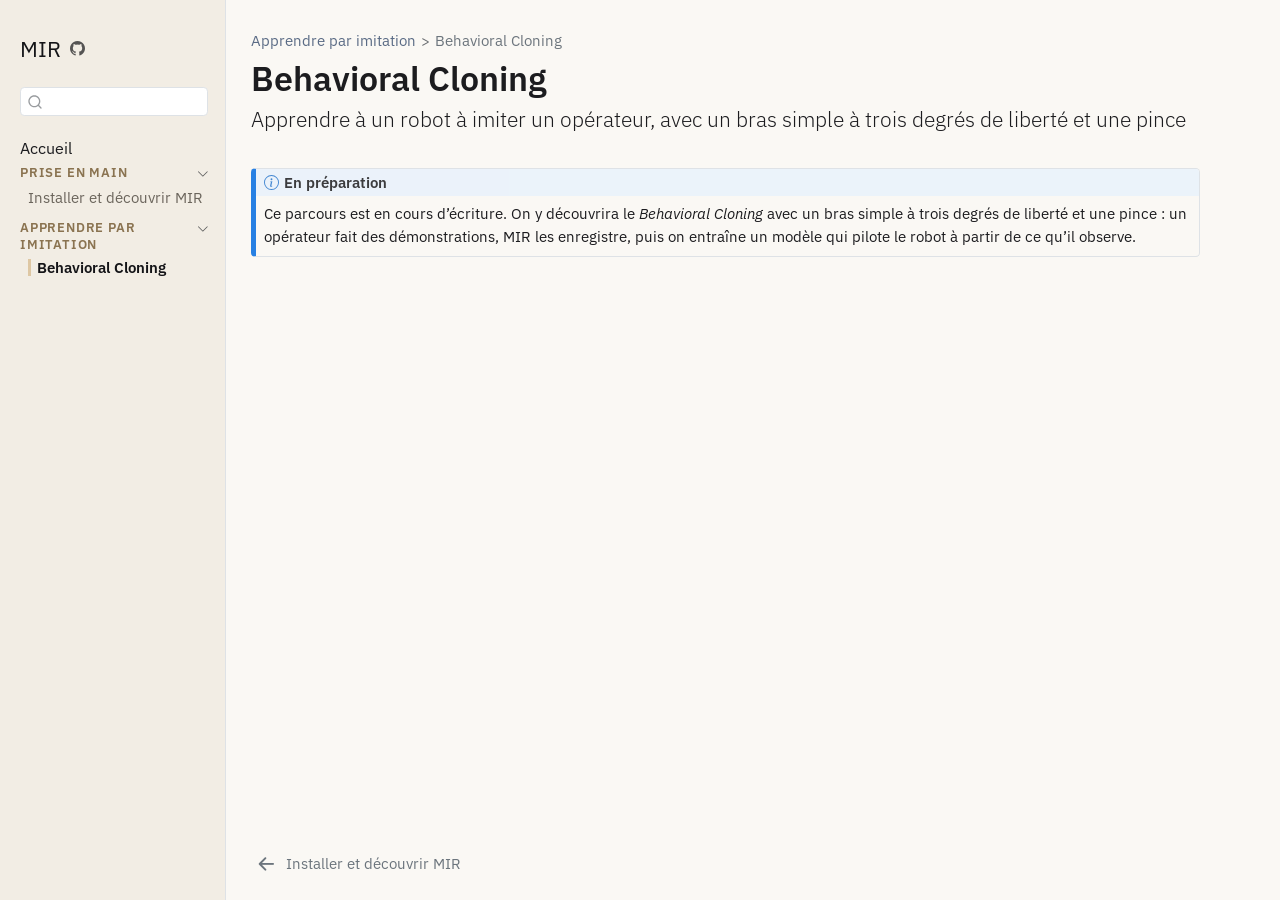
==== behavioral-cloning/index.html @ f261634a "Site internet de MIR : une page par dossier" ====
<!DOCTYPE html>
<html xmlns="http://www.w3.org/1999/xhtml" lang="fr" xml:lang="fr"><head>

<meta charset="utf-8">
<meta name="generator" content="quarto-1.10.19">

<meta name="viewport" content="width=device-width, initial-scale=1.0, user-scalable=yes">


<title>Behavioral Cloning – MIR</title>
<style>
/* Default styles provided by pandoc.
** See https://pandoc.org/MANUAL.html#variables-for-html for config info.
*/
span.smallcaps{font-variant: small-caps;}
div.columns{display: flex; gap: 1.5em;}
div.column{flex: auto;}
@media screen {
div.columns{gap: min(4vw, 1.5em);}
div.column{overflow-x: auto;}
}
div.hanging-indent{margin-left: 1.5em; text-indent: -1.5em;}
ul.task-list{list-style: none;}
ul.task-list li input[type="checkbox"] {
  width: 0.8em;
  margin: 0 0.8em 0.2em -1em; /* quarto-specific, see https://github.com/quarto-dev/quarto-cli/issues/4556 */ 
  vertical-align: middle;
}
</style>


<script src="../site_libs/quarto-nav/quarto-nav.js"></script>
<script src="../site_libs/quarto-nav/headroom.min.js"></script>
<script src="../site_libs/clipboard/clipboard.min.js"></script>
<script src="../site_libs/quarto-search/autocomplete.umd.js"></script>
<script src="../site_libs/quarto-search/fuse.min.js"></script>
<script src="../site_libs/quarto-search/quarto-search.js"></script>
<meta name="quarto:offset" content="../">
<link href="../prise-en-main/" rel="prev">
<script src="../site_libs/quarto-html/quarto.js" type="module"></script>
<script src="../site_libs/quarto-html/tabsets/tabsets.js" type="module"></script>
<script src="../site_libs/quarto-html/popper.min.js"></script>
<script src="../site_libs/quarto-html/tippy.umd.min.js"></script>
<script src="../site_libs/quarto-html/anchor.min.js"></script>
<link href="../site_libs/quarto-html/tippy.css" rel="stylesheet">
<link href="../site_libs/quarto-html/quarto-syntax-highlighting-bf27225e3a48a9273f3daa8f8e829971.css" rel="stylesheet" id="quarto-text-highlighting-styles">
<script src="../site_libs/bootstrap/bootstrap.min.js"></script>
<link href="../site_libs/bootstrap/bootstrap-icons.css" rel="stylesheet">
<link href="../site_libs/bootstrap/bootstrap-1bdbca75b362e6c5a8c09207907ff998.min.css" rel="stylesheet" append-hash="true" id="quarto-bootstrap" data-mode="light">
<script id="quarto-search-options" type="application/json">{
  "location": "sidebar",
  "copy-button": false,
  "collapse-after": 3,
  "panel-placement": "start",
  "type": "textbox",
  "limit": 50,
  "keyboard-shortcut": [
    "f",
    "/",
    "s"
  ],
  "show-item-context": false,
  "language": {
    "search-no-results-text": "Pas de résultats",
    "search-matching-documents-text": "documents trouvés",
    "search-copy-link-title": "Copier le lien vers la recherche",
    "search-hide-matches-text": "Cacher les correspondances additionnelles",
    "search-more-match-text": "correspondance de plus dans ce document",
    "search-more-matches-text": "correspondances de plus dans ce document",
    "search-clear-button-title": "Effacer",
    "search-text-placeholder": "",
    "search-detached-cancel-button-title": "Annuler",
    "search-submit-button-title": "Envoyer",
    "search-label": "Recherche"
  }
}</script>


<link rel="stylesheet" href="../styles.css">
</head>

<body class="nav-sidebar docked fullcontent quarto-light">

<div id="quarto-search-results"></div>
  <header id="quarto-header" class="headroom fixed-top">
  <nav class="quarto-secondary-nav">
    <div class="container-fluid d-flex">
      <button type="button" class="quarto-btn-toggle btn" data-bs-toggle="collapse" role="button" data-bs-target=".quarto-sidebar-collapse-item" aria-controls="quarto-sidebar" aria-expanded="false" aria-label="Basculer la barre latérale" onclick="if (window.quartoToggleHeadroom) { window.quartoToggleHeadroom(); }">
        <i class="bi bi-layout-text-sidebar-reverse"></i>
      </button>
        <nav class="quarto-page-breadcrumbs" aria-label="breadcrumb"><ol class="breadcrumb"><li class="breadcrumb-item"><a href="../behavioral-cloning/">Apprendre par imitation</a></li><li class="breadcrumb-item"><a href="../behavioral-cloning/">Behavioral Cloning</a></li></ol></nav>
        <a class="flex-grow-1" role="navigation" data-bs-toggle="collapse" data-bs-target=".quarto-sidebar-collapse-item" aria-controls="quarto-sidebar" aria-expanded="false" aria-label="Basculer la barre latérale" onclick="if (window.quartoToggleHeadroom) { window.quartoToggleHeadroom(); }">      
        </a>
      <button type="button" class="btn quarto-search-button" aria-label="Recherche" onclick="window.quartoOpenSearch();">
        <i class="bi bi-search"></i>
      </button>
    </div>
  </nav>
</header>
<!-- content -->
<div id="quarto-content" class="quarto-container page-columns page-rows-contents page-layout-article">
<!-- sidebar -->
  <nav id="quarto-sidebar" class="sidebar collapse collapse-horizontal quarto-sidebar-collapse-item sidebar-navigation docked overflow-auto">
    <div class="pt-lg-2 mt-2 text-left sidebar-header">
    <div class="sidebar-title mb-0 py-0">
      <a href="../">MIR</a> 
        <div class="sidebar-tools-main">
    <a href="https://github.com/MariusBrtn/mir" title="Code source" class="quarto-navigation-tool px-1" aria-label="Code source"><i class="bi bi-github"></i></a>
</div>
    </div>
      </div>
        <div class="mt-2 flex-shrink-0 align-items-center">
        <div class="sidebar-search">
        <div id="quarto-search" class="" title="Recherche"></div>
        </div>
        </div>
    <div class="sidebar-menu-container"> 
    <ul class="list-unstyled mt-1">
        <li class="sidebar-item">
  <div class="sidebar-item-container"> 
  <a href="../" class="sidebar-item-text sidebar-link">
 <span class="menu-text">Accueil</span></a>
  </div>
</li>
        <li class="sidebar-item sidebar-item-section">
      <div class="sidebar-item-container"> 
            <a class="sidebar-item-text sidebar-link text-start" data-bs-toggle="collapse" data-bs-target="#quarto-sidebar-section-1" role="navigation" aria-expanded="true">
 <span class="menu-text">Prise en main</span></a>
          <a class="sidebar-item-toggle text-start" data-bs-toggle="collapse" data-bs-target="#quarto-sidebar-section-1" role="navigation" aria-expanded="true" aria-label="Basculer la section">
            <i class="bi bi-chevron-right ms-2"></i>
          </a> 
      </div>
      <ul id="quarto-sidebar-section-1" class="collapse list-unstyled sidebar-section depth1 show">  
          <li class="sidebar-item">
  <div class="sidebar-item-container"> 
  <a href="../prise-en-main/" class="sidebar-item-text sidebar-link">
 <span class="menu-text">Installer et découvrir MIR</span></a>
  </div>
</li>
      </ul>
  </li>
        <li class="sidebar-item sidebar-item-section">
      <div class="sidebar-item-container"> 
            <a class="sidebar-item-text sidebar-link text-start" data-bs-toggle="collapse" data-bs-target="#quarto-sidebar-section-2" role="navigation" aria-expanded="true">
 <span class="menu-text">Apprendre par imitation</span></a>
          <a class="sidebar-item-toggle text-start" data-bs-toggle="collapse" data-bs-target="#quarto-sidebar-section-2" role="navigation" aria-expanded="true" aria-label="Basculer la section">
            <i class="bi bi-chevron-right ms-2"></i>
          </a> 
      </div>
      <ul id="quarto-sidebar-section-2" class="collapse list-unstyled sidebar-section depth1 show">  
          <li class="sidebar-item">
  <div class="sidebar-item-container"> 
  <a href="../behavioral-cloning/" class="sidebar-item-text sidebar-link active">
 <span class="menu-text">Behavioral Cloning</span></a>
  </div>
</li>
      </ul>
  </li>
    </ul>
    </div>
</nav>
<div id="quarto-sidebar-glass" class="quarto-sidebar-collapse-item" data-bs-toggle="collapse" data-bs-target=".quarto-sidebar-collapse-item"></div>
<!-- margin-sidebar -->
    
<!-- main -->
<main class="content" id="quarto-document-content">

<header id="title-block-header" class="quarto-title-block default"><nav class="quarto-page-breadcrumbs quarto-title-breadcrumbs d-none d-lg-block" aria-label="breadcrumb"><ol class="breadcrumb"><li class="breadcrumb-item"><a href="../behavioral-cloning/">Apprendre par imitation</a></li><li class="breadcrumb-item"><a href="../behavioral-cloning/">Behavioral Cloning</a></li></ol></nav>
<div class="quarto-title">
<h1 class="title">Behavioral Cloning</h1>
<p class="subtitle lead">Apprendre à un robot à imiter un opérateur, avec un bras simple à trois degrés de liberté et une pince</p>
</div>



<div class="quarto-title-meta">

    
  
    
  </div>
  


</header>


<div class="callout callout-style-default callout-note callout-titled">
<div class="callout-header d-flex align-content-center">
<div class="callout-icon-container">
<i class="callout-icon"></i>
</div>
<div class="callout-title-container flex-fill">
<span class="screen-reader-only">Note</span>En préparation
</div>
</div>
<div class="callout-body-container callout-body">
<p>Ce parcours est en cours d’écriture. On y découvrira le <em>Behavioral Cloning</em> avec un bras simple à trois degrés de liberté et une pince : un opérateur fait des démonstrations, MIR les enregistre, puis on entraîne un modèle qui pilote le robot à partir de ce qu’il observe.</p>
</div>
</div>



</main> <!-- /main -->
<script id="quarto-html-after-body" type="application/javascript">
  window.document.addEventListener("DOMContentLoaded", function (event) {
    const icon = "";
    const anchorJS = new window.AnchorJS();
    anchorJS.options = {
      placement: 'right',
      icon: icon
    };
    anchorJS.add('.anchored');
    const isCodeAnnotation = (el) => {
      for (const clz of el.classList) {
        if (clz.startsWith('code-annotation-')) {                     
          return true;
        }
      }
      return false;
    }
    const onCopySuccess = function(e) {
      // button target
      const button = e.trigger;
      // don't keep focus
      button.blur();
      // flash "checked"
      button.classList.add('code-copy-button-checked');
      var currentTitle = button.getAttribute("title");
      button.setAttribute("title", "Copié");
      let tooltip;
      if (window.bootstrap) {
        button.setAttribute("data-bs-toggle", "tooltip");
        button.setAttribute("data-bs-placement", "left");
        button.setAttribute("data-bs-title", "Copié");
        tooltip = new bootstrap.Tooltip(button, 
          { trigger: "manual", 
            customClass: "code-copy-button-tooltip",
            offset: [0, -8]});
        tooltip.show();    
      }
      setTimeout(function() {
        if (tooltip) {
          tooltip.hide();
          button.removeAttribute("data-bs-title");
          button.removeAttribute("data-bs-toggle");
          button.removeAttribute("data-bs-placement");
        }
        button.setAttribute("title", currentTitle);
        button.classList.remove('code-copy-button-checked');
      }, 1000);
      // clear code selection
      e.clearSelection();
    }
    const getTextToCopy = function(trigger) {
      const outerScaffold = trigger.parentElement.cloneNode(true);
      const codeEl = outerScaffold.querySelector('code');
      for (const childEl of codeEl.children) {
        if (isCodeAnnotation(childEl)) {
          childEl.remove();
        }
      }
      return codeEl.innerText;
    }
    const clipboard = new window.ClipboardJS('.code-copy-button:not([data-in-quarto-modal])', {
      text: getTextToCopy
    });
    clipboard.on('success', onCopySuccess);
    if (window.document.getElementById('quarto-embedded-source-code-modal')) {
      const clipboardModal = new window.ClipboardJS('.code-copy-button[data-in-quarto-modal]', {
        text: getTextToCopy,
        container: window.document.getElementById('quarto-embedded-source-code-modal')
      });
      clipboardModal.on('success', onCopySuccess);
    }
      var localhostRegex = new RegExp(/^(?:http|https):\/\/localhost\:?[0-9]*\//);
      var mailtoRegex = new RegExp(/^mailto:/);
        var filterRegex = new RegExp('/' + window.location.host + '/');
      var isInternal = (href) => {
          return filterRegex.test(href) || localhostRegex.test(href) || mailtoRegex.test(href);
      }
      // Inspect non-navigation links and adorn them if external
     var links = window.document.querySelectorAll('a[href]:not(.nav-link):not(.navbar-brand):not(.toc-action):not(.sidebar-link):not(.sidebar-item-toggle):not(.pagination-link):not(.no-external):not([aria-hidden]):not(.dropdown-item):not(.quarto-navigation-tool):not(.about-link)');
      for (var i=0; i<links.length; i++) {
        const link = links[i];
        if (!isInternal(link.href)) {
          // undo the damage that might have been done by quarto-nav.js in the case of
          // links that we want to consider external
          if (link.dataset.originalHref !== undefined) {
            link.href = link.dataset.originalHref;
          }
        }
      }
    function tippyHover(el, contentFn, onTriggerFn, onUntriggerFn) {
      const config = {
        allowHTML: true,
        maxWidth: 500,
        delay: 100,
        arrow: false,
        appendTo: function(el) {
            return el.parentElement;
        },
        interactive: true,
        interactiveBorder: 10,
        theme: 'quarto',
        placement: 'bottom-start',
      };
      if (contentFn) {
        config.content = contentFn;
      }
      if (onTriggerFn) {
        config.onTrigger = onTriggerFn;
      }
      if (onUntriggerFn) {
        config.onUntrigger = onUntriggerFn;
      }
      window.tippy(el, config); 
    }
    const noterefs = window.document.querySelectorAll('a[role="doc-noteref"]');
    for (var i=0; i<noterefs.length; i++) {
      const ref = noterefs[i];
      tippyHover(ref, function() {
        // use id or data attribute instead here
        let href = ref.getAttribute('data-footnote-href') || ref.getAttribute('href');
        try { href = new URL(href).hash; } catch {}
        const id = href.replace(/^#\/?/, "");
        const note = window.document.getElementById(id);
        if (note) {
          return note.innerHTML;
        } else {
          return "";
        }
      });
    }
    const xrefs = window.document.querySelectorAll('a.quarto-xref');
    const processXRef = (id, note) => {
      // Strip column container classes
      const stripColumnClz = (el) => {
        el.classList.remove("page-full", "page-columns");
        if (el.children) {
          for (const child of el.children) {
            stripColumnClz(child);
          }
        }
      }
      stripColumnClz(note)
      if (id === null || id.startsWith('sec-')) {
        // Special case sections, only their first couple elements
        const container = document.createElement("div");
        if (note.children && note.children.length > 2) {
          container.appendChild(note.children[0].cloneNode(true));
          for (let i = 1; i < note.children.length; i++) {
            const child = note.children[i];
            if (child.tagName === "P" && child.innerText === "") {
              continue;
            } else {
              container.appendChild(child.cloneNode(true));
              break;
            }
          }
          if (window.Quarto?.typesetMath) {
            window.Quarto.typesetMath(container);
          }
          return container.innerHTML
        } else {
          if (window.Quarto?.typesetMath) {
            window.Quarto.typesetMath(note);
          }
          return note.innerHTML;
        }
      } else {
        // Remove any anchor links if they are present
        const anchorLink = note.querySelector('a.anchorjs-link');
        if (anchorLink) {
          anchorLink.remove();
        }
        if (window.Quarto?.typesetMath) {
          window.Quarto.typesetMath(note);
        }
        if (note.classList.contains("callout")) {
          return note.outerHTML;
        } else {
          return note.innerHTML;
        }
      }
    }
    for (var i=0; i<xrefs.length; i++) {
      const xref = xrefs[i];
      tippyHover(xref, undefined, function(instance) {
        instance.disable();
        let url = xref.getAttribute('href');
        let hash = undefined; 
        if (url.startsWith('#')) {
          hash = url;
        } else {
          try { hash = new URL(url).hash; } catch {}
        }
        if (hash) {
          const id = hash.replace(/^#\/?/, "");
          const note = window.document.getElementById(id);
          if (note !== null) {
            try {
              const html = processXRef(id, note.cloneNode(true));
              instance.setContent(html);
            } finally {
              instance.enable();
              instance.show();
            }
          } else {
            // See if we can fetch this
            fetch(url.split('#')[0])
            .then(res => res.text())
            .then(html => {
              const parser = new DOMParser();
              const htmlDoc = parser.parseFromString(html, "text/html");
              const note = htmlDoc.getElementById(id);
              if (note !== null) {
                const html = processXRef(id, note);
                instance.setContent(html);
              } 
            }).finally(() => {
              instance.enable();
              instance.show();
            });
          }
        } else {
          // See if we can fetch a full url (with no hash to target)
          // This is a special case and we should probably do some content thinning / targeting
          fetch(url)
          .then(res => res.text())
          .then(html => {
            const parser = new DOMParser();
            const htmlDoc = parser.parseFromString(html, "text/html");
            const note = htmlDoc.querySelector('main.content');
            if (note !== null) {
              // This should only happen for chapter cross references
              // (since there is no id in the URL)
              // remove the first header
              if (note.children.length > 0 && note.children[0].tagName === "HEADER") {
                note.children[0].remove();
              }
              const html = processXRef(null, note);
              instance.setContent(html);
            } 
          }).finally(() => {
            instance.enable();
            instance.show();
          });
        }
      }, function(instance) {
      });
    }
        let selectedAnnoteEl;
        const selectorForAnnotation = ( cell, annotation) => {
          let cellAttr = 'data-code-cell="' + cell + '"';
          let lineAttr = 'data-code-annotation="' +  annotation + '"';
          const selector = 'span[' + cellAttr + '][' + lineAttr + ']';
          return selector;
        }
        const selectCodeLines = (annoteEl) => {
          const doc = window.document;
          const targetCell = annoteEl.getAttribute("data-target-cell");
          const targetAnnotation = annoteEl.getAttribute("data-target-annotation");
          const annoteSpan = window.document.querySelector(selectorForAnnotation(targetCell, targetAnnotation));
          const lines = annoteSpan.getAttribute("data-code-lines").split(",");
          const lineIds = lines.map((line) => {
            return targetCell + "-" + line;
          })
          let top = null;
          let height = null;
          let parent = null;
          if (lineIds.length > 0) {
              //compute the position of the single el (top and bottom and make a div)
              const el = window.document.getElementById(lineIds[0]);
              top = el.offsetTop;
              height = el.offsetHeight;
              parent = el.parentElement.parentElement;
            if (lineIds.length > 1) {
              const lastEl = window.document.getElementById(lineIds[lineIds.length - 1]);
              const bottom = lastEl.offsetTop + lastEl.offsetHeight;
              height = bottom - top;
            }
            if (top !== null && height !== null && parent !== null) {
              // cook up a div (if necessary) and position it 
              let div = window.document.getElementById("code-annotation-line-highlight");
              if (div === null) {
                div = window.document.createElement("div");
                div.setAttribute("id", "code-annotation-line-highlight");
                div.style.position = 'absolute';
                parent.appendChild(div);
              }
              div.style.top = top - 2 + "px";
              div.style.height = height + 4 + "px";
              div.style.left = 0;
              let gutterDiv = window.document.getElementById("code-annotation-line-highlight-gutter");
              if (gutterDiv === null) {
                gutterDiv = window.document.createElement("div");
                gutterDiv.setAttribute("id", "code-annotation-line-highlight-gutter");
                gutterDiv.style.position = 'absolute';
                const codeCell = window.document.getElementById(targetCell);
                const gutter = codeCell.querySelector('.code-annotation-gutter');
                gutter.appendChild(gutterDiv);
              }
              gutterDiv.style.top = top - 2 + "px";
              gutterDiv.style.height = height + 4 + "px";
            }
            selectedAnnoteEl = annoteEl;
          }
        };
        const unselectCodeLines = () => {
          const elementsIds = ["code-annotation-line-highlight", "code-annotation-line-highlight-gutter"];
          elementsIds.forEach((elId) => {
            const div = window.document.getElementById(elId);
            if (div) {
              div.remove();
            }
          });
          selectedAnnoteEl = undefined;
        };
          // Handle positioning of the toggle
      window.addEventListener(
        "resize",
        throttle(() => {
          elRect = undefined;
          if (selectedAnnoteEl) {
            selectCodeLines(selectedAnnoteEl);
          }
        }, 10)
      );
      function throttle(fn, ms) {
      let throttle = false;
      let timer;
        return (...args) => {
          if(!throttle) { // first call gets through
              fn.apply(this, args);
              throttle = true;
          } else { // all the others get throttled
              if(timer) clearTimeout(timer); // cancel #2
              timer = setTimeout(() => {
                fn.apply(this, args);
                timer = throttle = false;
              }, ms);
          }
        };
      }
        // Attach click handler to the DT
        const annoteDls = window.document.querySelectorAll('dt[data-target-cell]');
        for (const annoteDlNode of annoteDls) {
          annoteDlNode.addEventListener('click', (event) => {
            const clickedEl = event.target;
            if (clickedEl !== selectedAnnoteEl) {
              unselectCodeLines();
              const activeEl = window.document.querySelector('dt[data-target-cell].code-annotation-active');
              if (activeEl) {
                activeEl.classList.remove('code-annotation-active');
              }
              selectCodeLines(clickedEl);
              clickedEl.classList.add('code-annotation-active');
            } else {
              // Unselect the line
              unselectCodeLines();
              clickedEl.classList.remove('code-annotation-active');
            }
          });
        }
    const findCites = (el) => {
      const parentEl = el.parentElement;
      if (parentEl) {
        const cites = parentEl.dataset.cites;
        if (cites) {
          return {
            el,
            cites: cites.split(' ')
          };
        } else {
          return findCites(el.parentElement)
        }
      } else {
        return undefined;
      }
    };
    var bibliorefs = window.document.querySelectorAll('a[role="doc-biblioref"]');
    for (var i=0; i<bibliorefs.length; i++) {
      const ref = bibliorefs[i];
      const citeInfo = findCites(ref);
      if (citeInfo) {
        tippyHover(citeInfo.el, function() {
          var popup = window.document.createElement('div');
          citeInfo.cites.forEach(function(cite) {
            var citeDiv = window.document.createElement('div');
            citeDiv.classList.add('hanging-indent');
            citeDiv.classList.add('csl-entry');
            var biblioDiv = window.document.getElementById('ref-' + cite);
            if (biblioDiv) {
              citeDiv.innerHTML = biblioDiv.innerHTML;
            }
            popup.appendChild(citeDiv);
          });
          return popup.innerHTML;
        });
      }
    }
  });
  </script>
<nav class="page-navigation">
  <div class="nav-page nav-page-previous">
      <a href="../prise-en-main/" class="pagination-link" aria-label="Installer et découvrir MIR">
        <i class="bi bi-arrow-left-short"></i> <span class="nav-page-text">Installer et découvrir MIR</span>
      </a>          
  </div>
  <div class="nav-page nav-page-next">
  </div>
</nav>
</div> <!-- /content -->




</body></html>
---- site_libs/quarto-html/tippy.css ----
.tippy-box[data-animation=fade][data-state=hidden]{opacity:0}[data-tippy-root]{max-width:calc(100vw - 10px)}.tippy-box{position:relative;background-color:#333;color:#fff;border-radius:4px;font-size:14px;line-height:1.4;white-space:normal;outline:0;transition-property:transform,visibility,opacity}.tippy-box[data-placement^=top]>.tippy-arrow{bottom:0}.tippy-box[data-placement^=top]>.tippy-arrow:before{bottom:-7px;left:0;border-width:8px 8px 0;border-top-color:initial;transform-origin:center top}.tippy-box[data-placement^=bottom]>.tippy-arrow{top:0}.tippy-box[data-placement^=bottom]>.tippy-arrow:before{top:-7px;left:0;border-width:0 8px 8px;border-bottom-color:initial;transform-origin:center bottom}.tippy-box[data-placement^=left]>.tippy-arrow{right:0}.tippy-box[data-placement^=left]>.tippy-arrow:before{border-width:8px 0 8px 8px;border-left-color:initial;right:-7px;transform-origin:center left}.tippy-box[data-placement^=right]>.tippy-arrow{left:0}.tippy-box[data-placement^=right]>.tippy-arrow:before{left:-7px;border-width:8px 8px 8px 0;border-right-color:initial;transform-origin:center right}.tippy-box[data-inertia][data-state=visible]{transition-timing-function:cubic-bezier(.54,1.5,.38,1.11)}.tippy-arrow{width:16px;height:16px;color:#333}.tippy-arrow:before{content:"";position:absolute;border-color:transparent;border-style:solid}.tippy-content{position:relative;padding:5px 9px;z-index:1}
---- site_libs/quarto-html/quarto-syntax-highlighting-bf27225e3a48a9273f3daa8f8e829971.css ----
/* quarto syntax highlight colors */
:root {
  --quarto-hl-ot-color: #003B4F;
  --quarto-hl-at-color: #657422;
  --quarto-hl-ss-color: #20794D;
  --quarto-hl-an-color: #5E5E5E;
  --quarto-hl-fu-color: #4758AB;
  --quarto-hl-st-color: #20794D;
  --quarto-hl-cf-color: #003B4F;
  --quarto-hl-op-color: #5E5E5E;
  --quarto-hl-er-color: #AD0000;
  --quarto-hl-bn-color: #AD0000;
  --quarto-hl-al-color: #AD0000;
  --quarto-hl-va-color: #111111;
  --quarto-hl-bu-color: inherit;
  --quarto-hl-ex-color: inherit;
  --quarto-hl-pp-color: #AD0000;
  --quarto-hl-in-color: #5E5E5E;
  --quarto-hl-vs-color: #20794D;
  --quarto-hl-wa-color: #5E5E5E;
  --quarto-hl-do-color: #5E5E5E;
  --quarto-hl-im-color: #00769E;
  --quarto-hl-ch-color: #20794D;
  --quarto-hl-dt-color: #AD0000;
  --quarto-hl-fl-color: #AD0000;
  --quarto-hl-co-color: #5E5E5E;
  --quarto-hl-cv-color: #5E5E5E;
  --quarto-hl-cn-color: #8f5902;
  --quarto-hl-sc-color: #5E5E5E;
  --quarto-hl-dv-color: #AD0000;
  --quarto-hl-kw-color: #003B4F;
}

/* other quarto variables */
:root {
  --quarto-font-monospace: SFMono-Regular, Menlo, Monaco, Consolas, "Liberation Mono", "Courier New", monospace;
}

/* syntax highlight based on Pandoc's rules */
pre > code.sourceCode > span {
  color: #003B4F;
}

code.sourceCode > span {
  color: #003B4F;
}

div.sourceCode,
div.sourceCode pre.sourceCode {
  color: #003B4F;
}

/* Normal */
code span {
  color: #003B4F;
}

/* Alert */
code span.al {
  color: #AD0000;
  font-style: inherit;
}

/* Annotation */
code span.an {
  color: #5E5E5E;
  font-style: inherit;
}

/* Attribute */
code span.at {
  color: #657422;
  font-style: inherit;
}

/* BaseN */
code span.bn {
  color: #AD0000;
  font-style: inherit;
}

/* BuiltIn */
code span.bu {
  font-style: inherit;
}

/* ControlFlow */
code span.cf {
  color: #003B4F;
  font-weight: bold;
  font-style: inherit;
}

/* Char */
code span.ch {
  color: #20794D;
  font-style: inherit;
}

/* Constant */
code span.cn {
  color: #8f5902;
  font-style: inherit;
}

/* Comment */
code span.co {
  color: #5E5E5E;
  font-style: inherit;
}

/* CommentVar */
code span.cv {
  color: #5E5E5E;
  font-style: italic;
}

/* Documentation */
code span.do {
  color: #5E5E5E;
  font-style: italic;
}

/* DataType */
code span.dt {
  color: #AD0000;
  font-style: inherit;
}

/* DecVal */
code span.dv {
  color: #AD0000;
  font-style: inherit;
}

/* Error */
code span.er {
  color: #AD0000;
  font-style: inherit;
}

/* Extension */
code span.ex {
  font-style: inherit;
}

/* Float */
code span.fl {
  color: #AD0000;
  font-style: inherit;
}

/* Function */
code span.fu {
  color: #4758AB;
  font-style: inherit;
}

/* Import */
code span.im {
  color: #00769E;
  font-style: inherit;
}

/* Information */
code span.in {
  color: #5E5E5E;
  font-style: inherit;
}

/* Keyword */
code span.kw {
  color: #003B4F;
  font-weight: bold;
  font-style: inherit;
}

/* Operator */
code span.op {
  color: #5E5E5E;
  font-style: inherit;
}

/* Other */
code span.ot {
  color: #003B4F;
  font-style: inherit;
}

/* Preprocessor */
code span.pp {
  color: #AD0000;
  font-style: inherit;
}

/* SpecialChar */
code span.sc {
  color: #5E5E5E;
  font-style: inherit;
}

/* SpecialString */
code span.ss {
  color: #20794D;
  font-style: inherit;
}

/* String */
code span.st {
  color: #20794D;
  font-style: inherit;
}

/* Variable */
code span.va {
  color: #111111;
  font-style: inherit;
}

/* VerbatimString */
code span.vs {
  color: #20794D;
  font-style: inherit;
}

/* Warning */
code span.wa {
  color: #5E5E5E;
  font-style: italic;
}

.prevent-inlining {
  content: "</";
}

/*# sourceMappingURL=8be38f48d34c45af72792cbd699585e7.css.map */
---- styles.css ----
/* Charte « Atelier » : PLA noir et sable, bleu ardoise de la marque */
@import url("https://fonts.googleapis.com/css2?family=IBM+Plex+Sans:wght@400;500;600&family=IBM+Plex+Mono&display=swap");

:root {
  --ink: #141417;
  --sand: #DEC7A3;
  --sand-dark: #8A7350;
  --slate: #5A6B85;
  --window: #FAF8F4;
  --surface: #FFFDF9;
  --panel: #F2EDE4;
  --border: #E2DACD;
  --text: #1C1C1F;
  --muted: #6B655C;
}

body {
  background: var(--window);
  color: var(--text);
  font-family: "IBM Plex Sans", "Inter", system-ui, sans-serif;
}
code, pre { font-family: "IBM Plex Mono", Menlo, monospace; }
a { color: var(--slate); }
/* --- Menu de gauche : le parcours --- */
.sidebar { background: var(--panel) !important; border-right: 1px solid var(--border); }
.sidebar .sidebar-title { color: var(--ink); font-weight: 600; }
.sidebar .sidebar-subtitle { color: var(--muted); }
.sidebar .sidebar-section .sidebar-item-text { color: var(--muted); }
.sidebar .sidebar-item-section > .sidebar-item-container .sidebar-item-text {
  text-transform: uppercase; letter-spacing: 0.06em; font-size: 0.78rem; font-weight: 600; color: var(--sand-dark);
}
.sidebar .sidebar-link { color: var(--text); }
.sidebar .sidebar-link:hover { color: var(--ink); }
.sidebar .sidebar-link.active, .sidebar .sidebar-link.active .menu-text {
  color: var(--ink) !important; font-weight: 600;
}
.sidebar .sidebar-link.active { border-left: 3px solid var(--sand); padding-left: 6px; }

/* --- Vignette de la vidéo de présentation --- */
.video-presentation {
  display: flex; align-items: center; gap: 16px; margin: 1.5rem 0; padding: 12px;
  background: var(--surface); border: 1px solid var(--border); border-radius: 10px;
  text-decoration: none; color: var(--text);
}
.video-presentation:hover { border-color: var(--border-strong, #CFC4B2); background: var(--panel); }
.video-presentation img { width: 72px; border-radius: 6px; }
.video-presentation span { font-weight: 500; }

/* Encadrés « À retenir » : sable plutôt que le rouge par défaut */
.callout.callout-style-default.callout-important {
  border-left-color: var(--sand-dark);
  background: var(--surface);
}
.callout-important .callout-header { background: var(--panel) !important; }
.callout-important .callout-icon::before { filter: sepia(1) saturate(0.6) hue-rotate(-10deg); }

/* --- Vidéos de tuto --- */
.tuto { margin: 1.5rem 0; }
.tuto video {
  width: 100%;
  display: block;
  border-radius: 10px;
  border: 1px solid var(--border);
  box-shadow: 0 6px 24px rgba(20, 20, 23, 0.08);
}
.tuto figcaption { font-size: 0.85rem; color: var(--muted); margin-top: 6px; text-align: center; }

/* --- Code et table des matières aux couleurs de la charte --- */
p code, li code, td code { color: var(--sand-dark) !important; background: var(--panel) !important; }
#TOC .nav-link.active, #TOC a.active { color: var(--ink) !important; border-left-color: var(--sand) !important; }
#TOC a { color: var(--muted); }
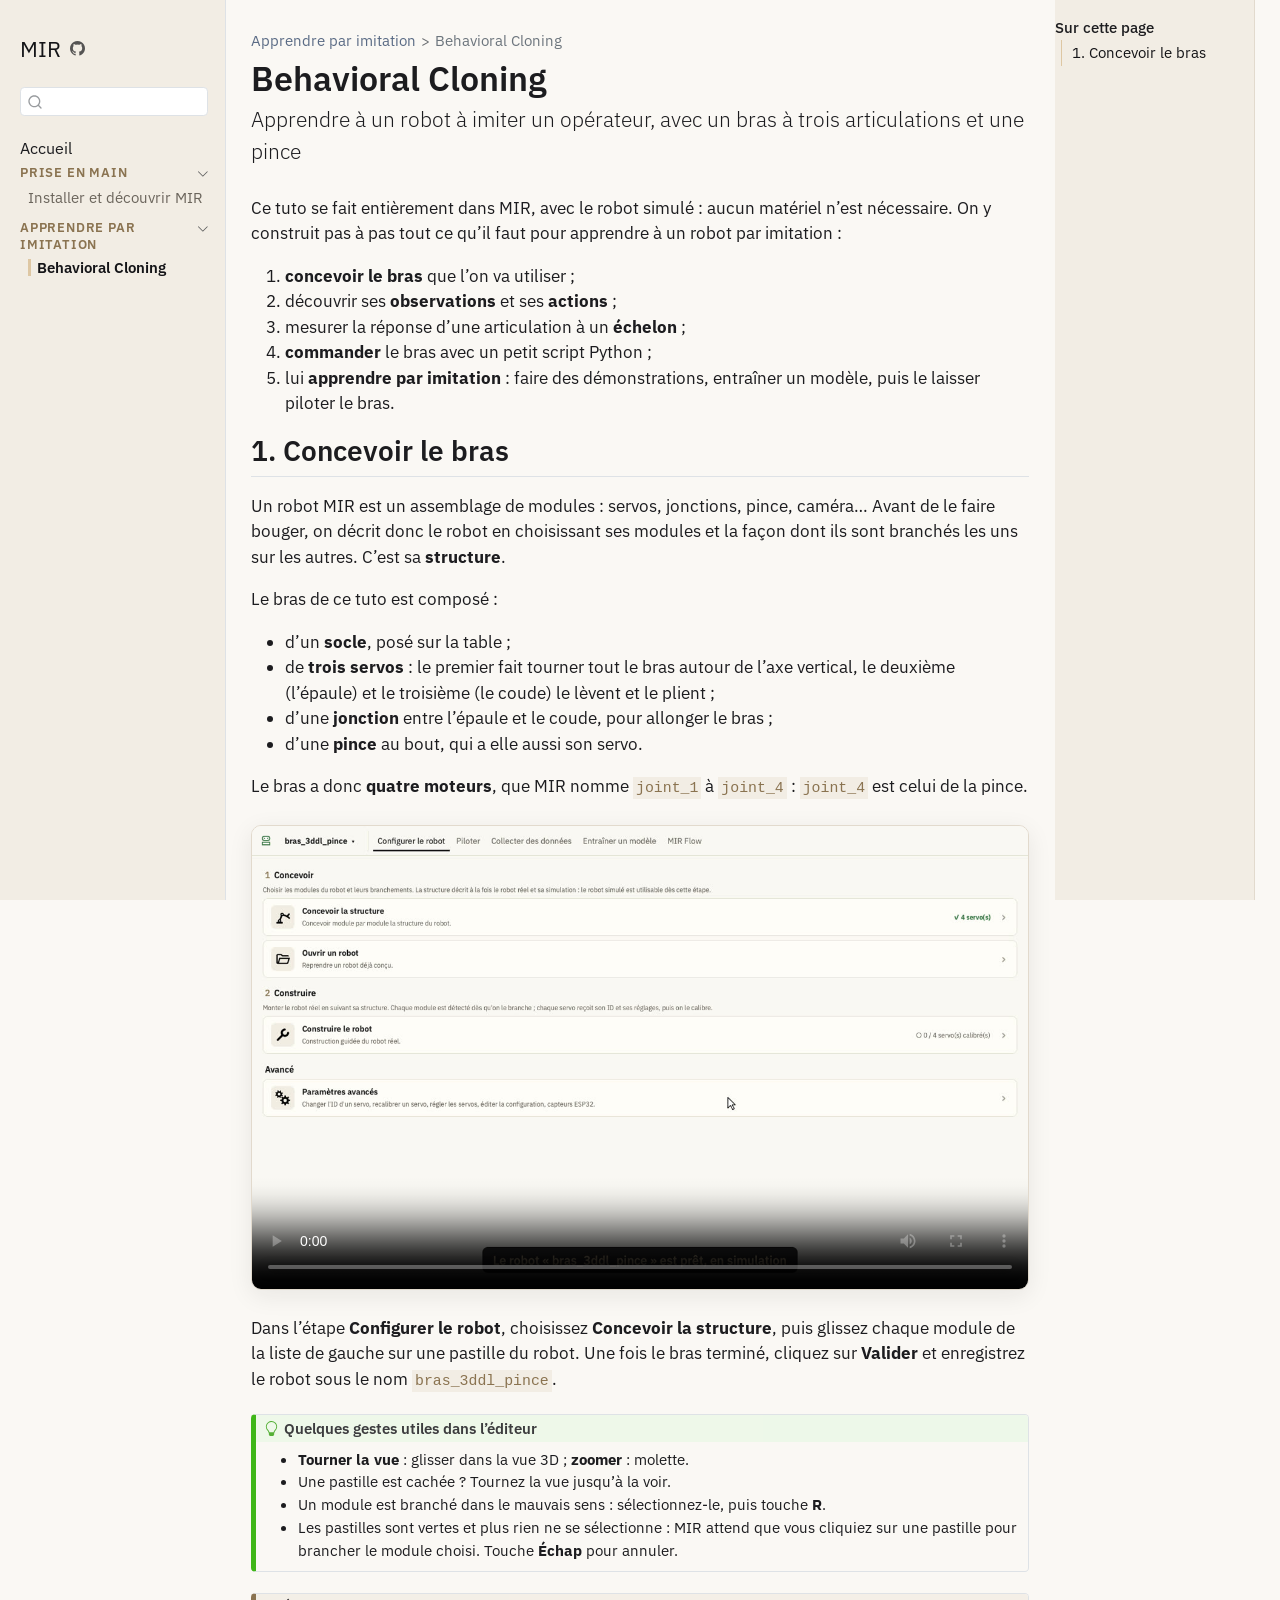
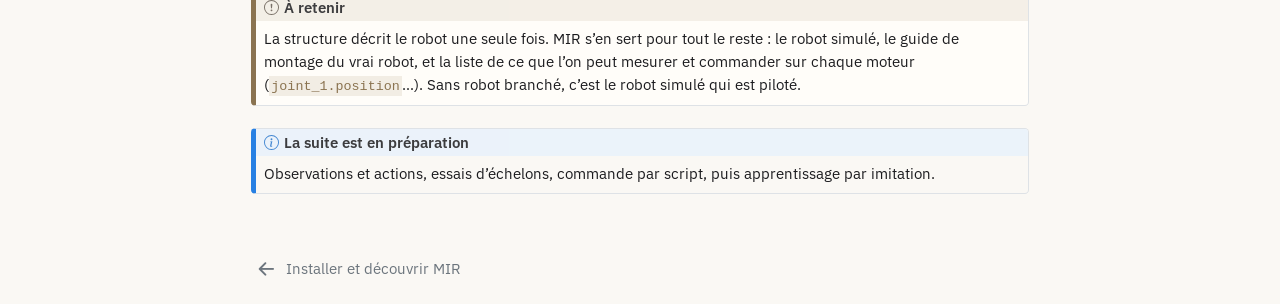
==== commit 02798522: "Site internet de MIR : mise à jour du 03/11/2026 à 09:11" ====
--- a/behavioral-cloning/index.html
+++ b/behavioral-cloning/index.html
@@ -79,7 +79,7 @@
 <link rel="stylesheet" href="../styles.css">
 </head>
 
-<body class="nav-sidebar docked fullcontent quarto-light">
+<body class="nav-sidebar docked quarto-light">
 
 <div id="quarto-search-results"></div>
   <header id="quarto-header" class="headroom fixed-top">
@@ -161,14 +161,22 @@
 </nav>
 <div id="quarto-sidebar-glass" class="quarto-sidebar-collapse-item" data-bs-toggle="collapse" data-bs-target=".quarto-sidebar-collapse-item"></div>
 <!-- margin-sidebar -->
-    
+    <div id="quarto-margin-sidebar" class="sidebar margin-sidebar">
+        <nav id="TOC" role="doc-toc" class="toc-active">
+    <h2 id="toc-title">Sur cette page</h2>
+   
+  <ul>
+  <li><a href="#concevoir-le-bras" id="toc-concevoir-le-bras" class="nav-link active" data-scroll-target="#concevoir-le-bras">1. Concevoir le bras</a></li>
+  </ul>
+</nav>
+    </div>
 <!-- main -->
 <main class="content" id="quarto-document-content">
 
 <header id="title-block-header" class="quarto-title-block default"><nav class="quarto-page-breadcrumbs quarto-title-breadcrumbs d-none d-lg-block" aria-label="breadcrumb"><ol class="breadcrumb"><li class="breadcrumb-item"><a href="../behavioral-cloning/">Apprendre par imitation</a></li><li class="breadcrumb-item"><a href="../behavioral-cloning/">Behavioral Cloning</a></li></ol></nav>
 <div class="quarto-title">
 <h1 class="title">Behavioral Cloning</h1>
-<p class="subtitle lead">Apprendre à un robot à imiter un opérateur, avec un bras simple à trois degrés de liberté et une pince</p>
+<p class="subtitle lead">Apprendre à un robot à imiter un opérateur, avec un bras à trois articulations et une pince</p>
 </div>
 
 
@@ -185,21 +193,77 @@
 </header>
 
 
+<p>Ce tuto se fait entièrement dans MIR, avec le robot simulé : aucun matériel n’est nécessaire. On y construit pas à pas tout ce qu’il faut pour apprendre à un robot par imitation :</p>
+<ol type="1">
+<li><strong>concevoir le bras</strong> que l’on va utiliser ;</li>
+<li>découvrir ses <strong>observations</strong> et ses <strong>actions</strong> ;</li>
+<li>mesurer la réponse d’une articulation à un <strong>échelon</strong> ;</li>
+<li><strong>commander</strong> le bras avec un petit script Python ;</li>
+<li>lui <strong>apprendre par imitation</strong> : faire des démonstrations, entraîner un modèle, puis le laisser piloter le bras.</li>
+</ol>
+<section id="concevoir-le-bras" class="level2">
+<h2 class="anchored" data-anchor-id="concevoir-le-bras">1. Concevoir le bras</h2>
+<p>Un robot MIR est un assemblage de modules : servos, jonctions, pince, caméra… Avant de le faire bouger, on décrit donc le robot en choisissant ses modules et la façon dont ils sont branchés les uns sur les autres. C’est sa <strong>structure</strong>.</p>
+<p>Le bras de ce tuto est composé :</p>
+<ul>
+<li>d’un <strong>socle</strong>, posé sur la table ;</li>
+<li>de <strong>trois servos</strong> : le premier fait tourner tout le bras autour de l’axe vertical, le deuxième (l’épaule) et le troisième (le coude) le lèvent et le plient ;</li>
+<li>d’une <strong>jonction</strong> entre l’épaule et le coude, pour allonger le bras ;</li>
+<li>d’une <strong>pince</strong> au bout, qui a elle aussi son servo.</li>
+</ul>
+<p>Le bras a donc <strong>quatre moteurs</strong>, que MIR nomme <code>joint_1</code> à <code>joint_4</code> : <code>joint_4</code> est celui de la pince.</p>
+<div class="tuto">
+<video controls="" preload="metadata" poster="../videos/bc-structure.jpg" src="../videos/bc-structure.mp4">
+</video>
+</div>
+<p>Dans l’étape <strong>Configurer le robot</strong>, choisissez <strong>Concevoir la structure</strong>, puis glissez chaque module de la liste de gauche sur une pastille du robot. Une fois le bras terminé, cliquez sur <strong>Valider</strong> et enregistrez le robot sous le nom <code>bras_3ddl_pince</code>.</p>
+<div class="callout callout-style-default callout-tip callout-titled">
+<div class="callout-header d-flex align-content-center">
+<div class="callout-icon-container">
+<i class="callout-icon"></i>
+</div>
+<div class="callout-title-container flex-fill">
+<span class="screen-reader-only">Astuce</span>Quelques gestes utiles dans l’éditeur
+</div>
+</div>
+<div class="callout-body-container callout-body">
+<ul>
+<li><strong>Tourner la vue</strong> : glisser dans la vue 3D ; <strong>zoomer</strong> : molette.</li>
+<li>Une pastille est cachée ? Tournez la vue jusqu’à la voir.</li>
+<li>Un module est branché dans le mauvais sens : sélectionnez-le, puis touche <strong>R</strong>.</li>
+<li>Les pastilles sont vertes et plus rien ne se sélectionne : MIR attend que vous cliquiez sur une pastille pour brancher le module choisi. Touche <strong>Échap</strong> pour annuler.</li>
+</ul>
+</div>
+</div>
+<div class="callout callout-style-default callout-important callout-titled">
+<div class="callout-header d-flex align-content-center">
+<div class="callout-icon-container">
+<i class="callout-icon"></i>
+</div>
+<div class="callout-title-container flex-fill">
+<span class="screen-reader-only">Important</span>À retenir
+</div>
+</div>
+<div class="callout-body-container callout-body">
+<p>La structure décrit le robot une seule fois. MIR s’en sert pour tout le reste : le robot simulé, le guide de montage du vrai robot, et la liste de ce que l’on peut mesurer et commander sur chaque moteur (<code>joint_1.position</code>…). Sans robot branché, c’est le robot simulé qui est piloté.</p>
+</div>
+</div>
 <div class="callout callout-style-default callout-note callout-titled">
 <div class="callout-header d-flex align-content-center">
 <div class="callout-icon-container">
 <i class="callout-icon"></i>
 </div>
 <div class="callout-title-container flex-fill">
-<span class="screen-reader-only">Note</span>En préparation
+<span class="screen-reader-only">Note</span>La suite est en préparation
 </div>
 </div>
 <div class="callout-body-container callout-body">
-<p>Ce parcours est en cours d’écriture. On y découvrira le <em>Behavioral Cloning</em> avec un bras simple à trois degrés de liberté et une pince : un opérateur fait des démonstrations, MIR les enregistre, puis on entraîne un modèle qui pilote le robot à partir de ce qu’il observe.</p>
-</div>
-</div>
-
-
+<p>Observations et actions, essais d’échelons, commande par script, puis apprentissage par imitation.</p>
+</div>
+</div>
+
+
+</section>
 
 </main> <!-- /main -->
 <script id="quarto-html-after-body" type="application/javascript">
--- a/styles.css
+++ b/styles.css
@@ -69,3 +69,11 @@
 p code, li code, td code { color: var(--sand-dark) !important; background: var(--panel) !important; }
 #TOC .nav-link.active, #TOC a.active { color: var(--ink) !important; border-left-color: var(--sand) !important; }
 #TOC a { color: var(--muted); }
+
+/* --- Captures d'écran de l'application --- */
+img.capture {
+  border-radius: 8px;
+  border: 1px solid var(--border);
+  box-shadow: 0 4px 16px rgba(20, 20, 23, 0.07);
+}
+.figure-caption, figcaption { color: var(--muted); font-size: 0.85rem; }
